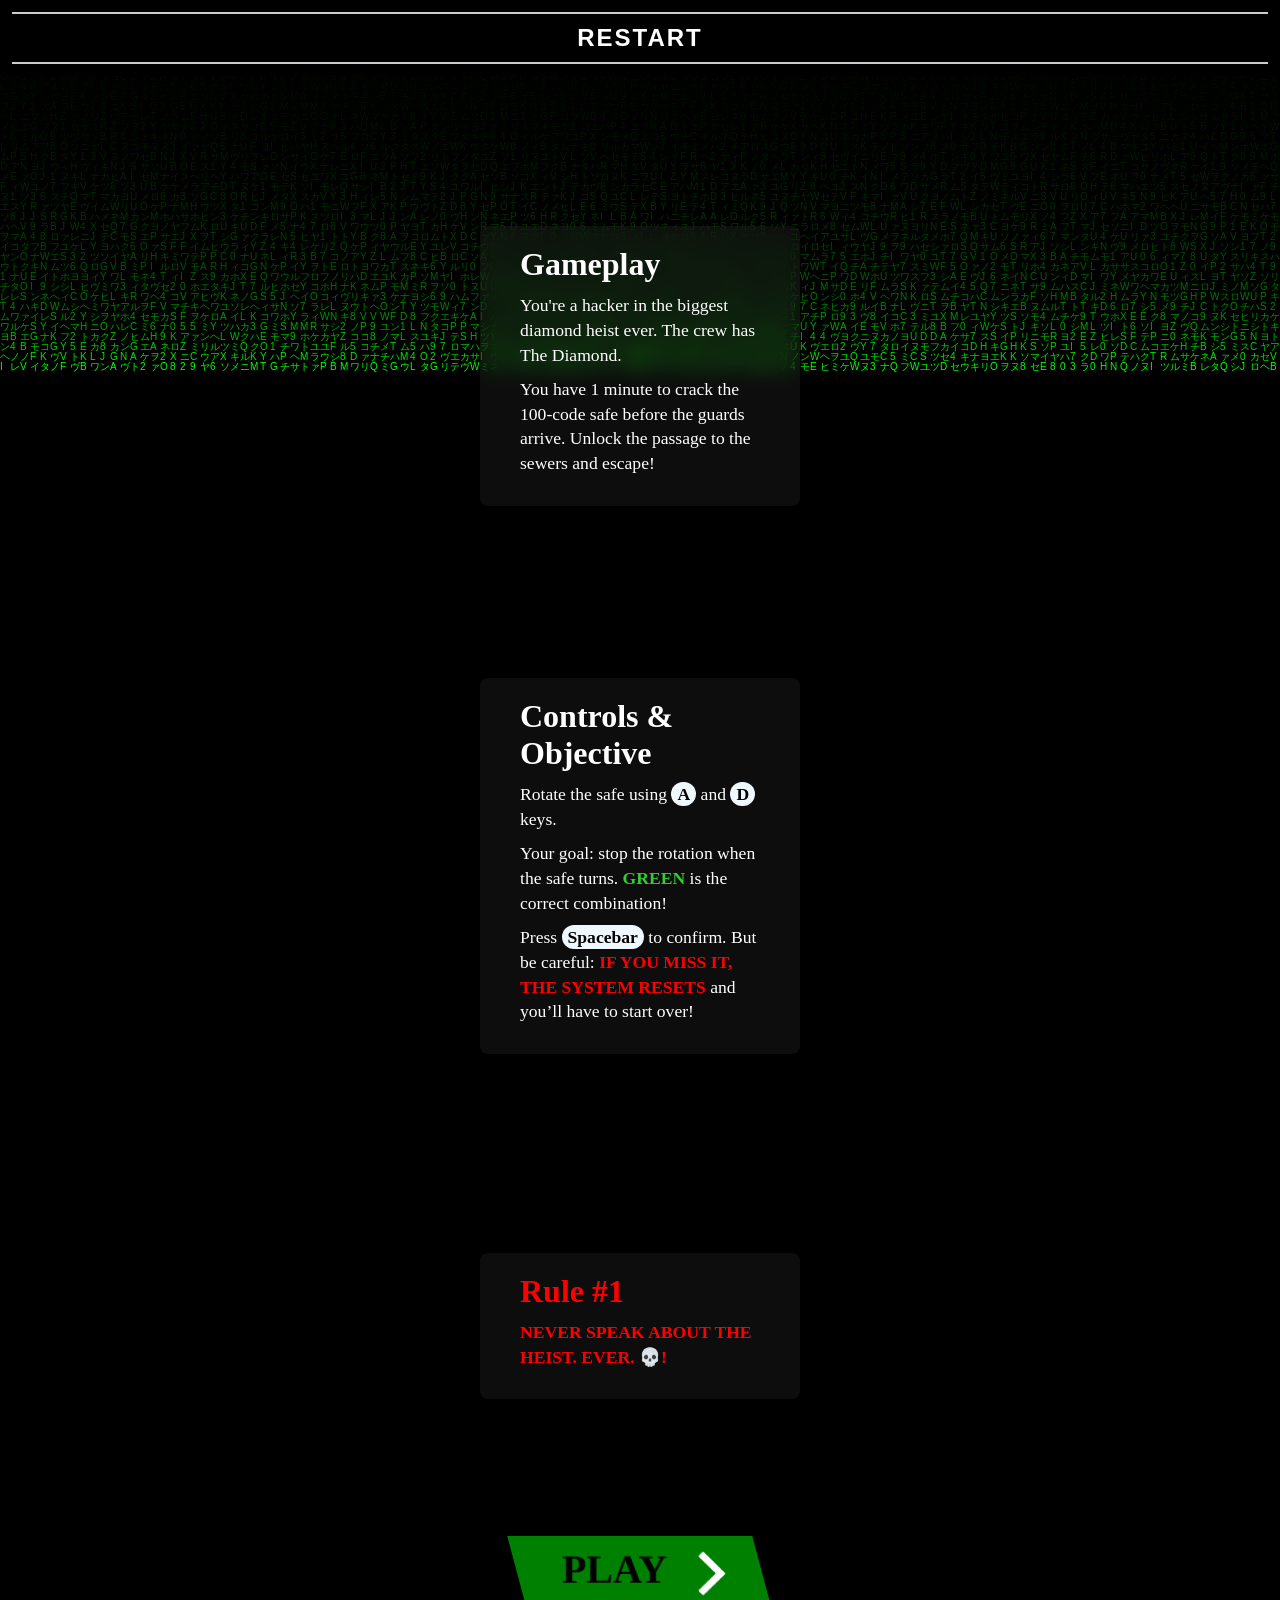
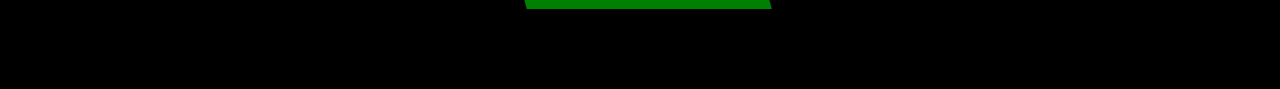
==== index.html @ 1e7f2e83 "Update: Changed html name" ====
<!DOCTYPE html>
<html lang="en">
<head>
    <meta charset="UTF-8">
    <meta name="viewport" content="width=device-width, initial-scale=1.0">
    <!-- Vendetta favico -->  
    <link rel="icon" type="image/x-icon" href="assets/Guy_Fawkes_mask.svg">
    <link rel="stylesheet" href="css/gamestyle.css">
    <title>The Passage</title>
</head>
<body>
<!-- Matrix rainfall -->
<canvas id="matrixCanvas"></canvas>
    <header>
        <nav class="navbar">
            <a href="/game.html" class="hover-underline">Restart</a>
        </nav>
    </header>
<main>
    <!--Landing page-->
    <section>

        <!--Gameplay Card-->
        <div class="container" >
            <div class="box">
            <!-- Box animations top-button -->  
                <span style="opacity: 70%;"></span>
                <div class="content">
                    <h2>Gameplay</h2>
                        <p>
                            You're a hacker in the biggest diamond heist ever. The crew has The Diamond.
                        </p>
                        <p>
                            You have 1 minute to crack the 100-code safe before the guards arrive.
                            Unlock the passage to the sewers and escape!
                        </p>
                </div>
            </div>

            <!--Controls & Objective Card-->
            <div class="box">
            <!-- Box animations top-button -->  
                <span style="opacity: 70%; top:-40px; bottom:-60px;"></span>
                <div class="content">
                    <h2>Controls & Objective</h2>
                    <p>
                    Rotate the safe using  
                    <kbd class="key">A</kbd> and 
                    <kbd class="key">D</kbd> keys.
                    </p>
                    <p>
                    Your goal: stop the rotation when the safe turns. 
                    <strong class="green-highlight">GREEN</strong> is the correct combination!
                    </p>
                    <p>
                    Press  
                    <kbd class="key">Spacebar</kbd>  
                    to confirm. But be careful:
                    <strong class="danger">If you miss it, the system resets</strong> and you’ll have to start over!
                    </p>
                </div>
            </div>

            <!--Rule Card-->
            <div class="box" style="margin-bottom: 10px; margin-top:10px">
            <!-- Box animations top-button --> 
                <span style="opacity: 70%; bottom:80px; top:80px;"></span>
                <div class="content">
                    <h2 style="color:red">Rule #1</h2>
                        <p style="font-weight: 
                        bold; text-transform: uppercase;
                        color:red
                        ">
                        Never speak about the heist. Ever. 💀!          
                        </p>
                </div>
            </div>
               <!--PlayBtn-->
            <div class="wrapper">
                <a class="cta" style="cursor: pointer" id="playButton">
                    <span>Play</span>
                    <span>
                    <svg width="66px" height="43px" viewBox="0 0 66 43" version="1.1" xmlns="http://www.w3.org/2000/svg" xmlns:xlink="http://www.w3.org/1999/xlink">
                        <g id="arrow" stroke="none" stroke-width="1" fill="none" fill-rule="evenodd">
                        <path class="one" d="M40.1543933,3.89485454 L43.9763149,0.139296592 C44.1708311,-0.0518420739 44.4826329,-0.0518571125 44.6771675,0.139262789 L65.6916134,20.7848311 C66.0855801,21.1718824 66.0911863,21.8050225 65.704135,22.1989893 C65.7000188,22.2031791 65.6958657,22.2073326 65.6916762,22.2114492 L44.677098,42.8607841 C44.4825957,43.0519059 44.1708242,43.0519358 43.9762853,42.8608513 L40.1545186,39.1069479 C39.9575152,38.9134427 39.9546793,38.5968729 40.1481845,38.3998695 C40.1502893,38.3977268 40.1524132,38.395603 40.1545562,38.3934985 L56.9937789,21.8567812 C57.1908028,21.6632968 57.193672,21.3467273 57.0001876,21.1497035 C56.9980647,21.1475418 56.9959223,21.1453995 56.9937605,21.1432767 L40.1545208,4.60825197 C39.9574869,4.41477773 39.9546013,4.09820839 40.1480756,3.90117456 C40.1501626,3.89904911 40.1522686,3.89694235 40.1543933,3.89485454 Z" fill="#FFFFFF"></path>
                        <path class="two" d="M20.1543933,3.89485454 L23.9763149,0.139296592 C24.1708311,-0.0518420739 24.4826329,-0.0518571125 24.6771675,0.139262789 L45.6916134,20.7848311 C46.0855801,21.1718824 46.0911863,21.8050225 45.704135,22.1989893 C45.7000188,22.2031791 45.6958657,22.2073326 45.6916762,22.2114492 L24.677098,42.8607841 C24.4825957,43.0519059 24.1708242,43.0519358 23.9762853,42.8608513 L20.1545186,39.1069479 C19.9575152,38.9134427 19.9546793,38.5968729 20.1481845,38.3998695 C20.1502893,38.3977268 20.1524132,38.395603 20.1545562,38.3934985 L36.9937789,21.8567812 C37.1908028,21.6632968 37.193672,21.3467273 37.0001876,21.1497035 C36.9980647,21.1475418 36.9959223,21.1453995 36.9937605,21.1432767 L20.1545208,4.60825197 C19.9574869,4.41477773 19.9546013,4.09820839 20.1480756,3.90117456 C20.1501626,3.89904911 20.1522686,3.89694235 20.1543933,3.89485454 Z" fill="#FFFFFF"></path>
                        <path class="three" d="M0.154393339,3.89485454 L3.97631488,0.139296592 C4.17083111,-0.0518420739 4.48263286,-0.0518571125 4.67716753,0.139262789 L25.6916134,20.7848311 C26.0855801,21.1718824 26.0911863,21.8050225 25.704135,22.1989893 C25.7000188,22.2031791 25.6958657,22.2073326 25.6916762,22.2114492 L4.67709797,42.8607841 C4.48259567,43.0519059 4.17082418,43.0519358 3.97628526,42.8608513 L0.154518591,39.1069479 C-0.0424848215,38.9134427 -0.0453206733,38.5968729 0.148184538,38.3998695 C0.150289256,38.3977268 0.152413239,38.395603 0.154556228,38.3934985 L16.9937789,21.8567812 C17.1908028,21.6632968 17.193672,21.3467273 17.0001876,21.1497035 C16.9980647,21.1475418 16.9959223,21.1453995 16.9937605,21.1432767 L0.15452076,4.60825197 C-0.0425130651,4.41477773 -0.0453986756,4.09820839 0.148075568,3.90117456 C0.150162624,3.89904911 0.152268631,3.89694235 0.154393339,3.89485454 Z" fill="#FFFFFF"></path>
                        </g>
                    </svg>
                    </span> 
                </a>
            </div>     
        </div>
        <!--Count back -->
        <div class="counter">
            <p id="countBack" style="color: white"></p>
        </div>
        <!--Gameplay -->
        <div id="gamePlay" class="gamePlay">
            <div class="lock-container">
                <div class="pointer"></div>
                <div class="circle-1">
                    <div class="center-dot"></div>

                    <div class="number" data-position="0">0</div>
                    <div class="number" data-position="5">5</div>
                    <div class="number" data-position="10">10</div>
                    <div class="number" data-position="15">15</div>
                    <div class="number" data-position="20">20</div>
                    <div class="number" data-position="25">25</div>
                    <div class="number" data-position="30">30</div>
                    <div class="number" data-position="35">35</div>
                    <div class="number" data-position="40">40</div>
                    <div class="number" data-position="45">45</div>
                    <div class="number" data-position="50">50</div>
                    <div class="number" data-position="55">55</div>
                    <div class="number" data-position="60">60</div>
                    <div class="number" data-position="65">65</div>
                    <div class="number" data-position="70">70</div>
                    <div class="number" data-position="75">75</div>
                    <div class="number" data-position="80">80</div>
                    <div class="number" data-position="85">85</div>
                    <div class="number" data-position="90">90</div>
                    <div class="number" data-position="95">95</div>
                    <div class="number" data-position="100">100</div>

                    <div class="circle-2">
                    </div>
                </div>
                <!--Control buttons -->
                <div class="controls">
                    <span data-key="65" class="key">
                        <kbd>A - Left</kbd>
                     </span>
                    <span data-key="68" class="key">
                        <kbd>D - Right</kbd>
                     </span>
                     <div data-key="32" class="key">
                        <kbd>Spacebar</kbd>
                     </div>
                </div>
            </div>
        </div>
    </section>
</main>

<!--Audio for the control buttons -->
<audio data-key="65" src="sounds/green.mp3"></audio>
<audio data-key="68" src="sounds/green.mp3"></audio>
<audio data-key="32" src="sounds/spin.mp3"></audio>

<script src="server/game.js"></script>
</body>
</html>
---- css/gamestyle.css ----
*{
  margin: 0;
  padding: 0;
  box-sizing: border-box;
  font-family: consolas;
}

body {
  justify-content: center;
  align-items: center;
  height: 100vh;
  background: #000;
  margin: 0;
  min-height: 100vh;
}

#matrixCanvas{
  position: fixed;
  top: 0;
  left: 0;
  z-index: -1;
  width: 100vw;
  height: 100vh;
  display: block;
}

/************** Navbar **************/

.navbar{
    background-color: black;
    padding:12px;
    flex: auto;
    text-align: center;
}

.navbar a {
  display: block;
  font-size: 24px;
  font-family: sans-serif;
  text-decoration: none;
  color: white;
  font-weight: bold;
  text-transform: uppercase;
  border-top: 2px solid #cbcbcb;
  border-bottom: 2px solid #cbcbcb;
  padding: 10px;
  letter-spacing: 2px;
  transition: all .25s;
}

.navbar a:hover {
  letter-spacing: 15px;
  border-top: 2px solid #999999;
  border-bottom: 2px solid #999999;
}

.hover-underline {
  font-size: 2rem;
  color: #ffffff;
  position: relative;
  display: inline-block;
}

.hover-underline::after,
.hover-underline::before {
  content: '';
  position: absolute;
  width: 100%;
  height: 3px;
  background: green;
  bottom: -5px;
  left: 0;
  transform: scaleX(0);
  transform-origin: right;
  transition: transform 0.4s ease-out;
}

.hover-underline::before {
  top: -5px;
  transform-origin: left;
}

.hover-underline:hover::after,
.hover-underline:hover::before {
  transform: scaleX(1);
}

/************** Cards **************/

.container
{
  display: flex;
  flex-direction: column;
  justify-content: center;
  align-items: center;
  flex-wrap: wrap;
  padding: 40px 0;
}

.hiddenContainer{
  display: none;
  flex-direction: column;
  justify-content: center;
  align-items: center;
  flex-wrap: wrap;
  padding: 40px 0;
  transition: all;
  transform: translateY(-150rem);
}
.container .box
{
  position: relative;
  width: 320px;
  height: 400px;
  display: flex;
  justify-content: center;
  align-items: center;
  margin: 50px 30px;
  transition: 0.5s;
}

.container .box span
{
  display: block;
  position: absolute;
  top: 0;
  left: 0;
  right: 0;
  bottom: 0;
  z-index: 5;
  pointer-events: none;
}

.container .box span::before
{
  content:'';
  position: absolute;
  top: 0;
  left: 0;
  width: 0;
  height: 0;
  border-radius: 8px;
  background: rgba(255, 255, 255, 0.1);
  backdrop-filter: blur(10px);
  opacity: 0;
  transition: 0.1s;  
  animation: animate 2s ease-in-out infinite;
  box-shadow: 0 5px 15px rgba(0,0,0,0.08)
}

.container .box:hover span::before
{
  top: -50px;
  left: 50px;
  width: 100px;
  height: 100px;
  opacity: 1;
}

.container .box span::after
{
  content:'';
  position: absolute;
  bottom: 0;
  right: 0;
  width: 100%;
  height: 100%;
  border-radius: 8px;
  background: rgba(255, 255, 255, 0.1);
  backdrop-filter: blur(10px);
  opacity: 0;
  transition: 0.5s;
  animation: animate 2s ease-in-out infinite;
  box-shadow: 0 5px 15px rgba(0,0,0,0.08);
  animation-delay: -1s;
}

.container .box:hover span:after
{
  bottom: -50px;
  right: 50px;
  width: 100px;
  height: 100px;
  opacity: 1;
}

/* Span animations */

@keyframes animate
{
  0%, 100%
  {
    transform: translateY(10px);
  }
  
  50%
  {
    transform: translate(-10px);
  }
}

.container .box .content
{
  position: relative;
  left: 0;
  padding: 20px 40px;
  background: rgba(255, 255, 255, 0.05);
  backdrop-filter: blur(10px);
  box-shadow: 0 5px 15px rgba(0, 0, 0, 0.1);
  border-radius: 8px;
  z-index: 1;
  transform: 0.5s;
  color: #fff;
}

.container .box:hover .content
{
  left: -25px;
  padding: 60px 40px;
}

.container .box .content h2
{
  font-size: 2em;
  color: #fff;
  margin-bottom: 10px;
}

.container .box .content p
{
  font-size: 1.1em;
  margin-bottom: 10px;
  line-height: 1.4em;
}

/* Controls & Obj */

.key {
  background-color: aliceblue;
  color: black;
  font-weight: bold;
  padding: 2px 6px;
  border-radius: 15px;
}

.green-highlight {
  color: limegreen;
  font-weight: bold;
}

.danger {
  color: red;
  text-transform: uppercase;
  font-weight: bold;
}

/************** Play BTN **************/

.wrapper {
  display: flex;
  justify-content: center;
}

.cta {
    display: flex;
    padding: 10px 45px;
    text-decoration: none;
    font-family: 'Poppins', sans-serif;
    font-size: 40px;
    color: black;
    font-weight: bold;
    text-transform: uppercase;
    background: green;
    transition: 1s;
    box-shadow: 6px 6px 0 black;
    transform: skewX(15deg);
}

.cta:focus {
   outline: none; 
}

.cta:hover {
    transition: 0.5s;
    box-shadow: 10px 10px 0 rgb(77, 77, 77);
}

.cta span:nth-child(2) {
    transition: 0.5s;
    margin-right: 0px;
}

.cta:hover  span:nth-child(2) {
    transition: 0.5s;
    margin-right: 45px;
}

  span {
    transform: skewX(-15deg) 
  }

  span:nth-child(2) {
    width: 20px;
    margin-left: 30px;
    position: relative;
    top: 12%;
  }
  
/**************SVG****************/

path.one {
   
    transition: 0.4s;
    transform: translateX(-60%);
}

path.two {
    transition: 0.5s;
    transform: translateX(-30%);
}

.cta:hover path.three {
    animation: color_anim 1s infinite 0.2s;
}

.cta:hover path.one {
    transform: translateX(0%);
    animation: color_anim 1s infinite 0.6s;
}

.cta:hover path.two {
    transform: translateX(0%);
    animation: color_anim 1s infinite 0.4s;
}

/* SVG animations */

@keyframes color_anim {
    0% {
        fill: black;
    }
    50% {
        fill: limegreen;
    }
    100% {
        fill: black;
    }
}

/************** Counter ****************/

.counter {
  display: flex;
  padding: 20px;
  justify-content: center;
  
}

/************** Gameplay ****************/

.gamePlay{
  display: none;
}

.lock-container {
    position: relative;
    display: flex;
    justify-content: center;
    align-items: center;
  }

  .circle-1{
    position: relative;
    display: flex;
    justify-content: center;
    align-items: center;
    height: 400px;
    width: 400px;
    border: 5px solid black;
    border-radius: 50%;
    box-shadow: 
    20px 20px 60px rgba(55, 255, 0, 0.4),
    -20px -20px 60px rgba(55, 255, 0, 0.4),
    inset 5px 5px 10px rgba(0,0,0,0.5);
    background: rgba(255, 255, 255, 0.05);
    backdrop-filter: blur(10px);
    transition: transform 0.3s ease;
    transform-origin: center center;
  }

  .pointer{
    position: absolute;
    transform: rotate(180deg);   
    top:-10px;
    justify-content: center;
    width:0;
    height: 0;
    border-left: 12px solid transparent;
    border-right: 12px solid transparent;
    border-bottom: 20px solid limegreen;
    z-index: 10;
  }

  .number{
    position: absolute;
    width: 30px;
    height: 30px;
    display: flex;
    justify-content: center;
    align-items: center;
    font-size: 18px;
    font-weight: bold;
    color: white;
    background: black;
    border: 2px solid white;
    border-radius: 50%;
    box-shadow: 2px 2px 8px rgba(0,0,0,0.3);
  }

  .circle-2{
    height: 300px;
    width: 300px;
    border: 5px solid red;
    border-radius: 50%;
    display: flex;
  }

  .center-dot{
    position: absolute;
    width: 30px;
    height: 30px;
    display: flex;
    justify-content: center;
    align-items: center;
    font-size: 18px;
    font-weight: bold;
    color: #333;
    background: #fff;
    border: 2px solid #333;
    border-radius: 50%;
    box-shadow: 2px 2px 8px rgba(0,0,0,0.3);
  }

 .controls {
  position: absolute;
  bottom: -80px;
  left: 50%;
  transform: translateX(-50%);
  text-align: center;
  color: white;
  font-size: 14px;
  margin:5px;
  }

.controls div {
    margin: 5px 0;
}
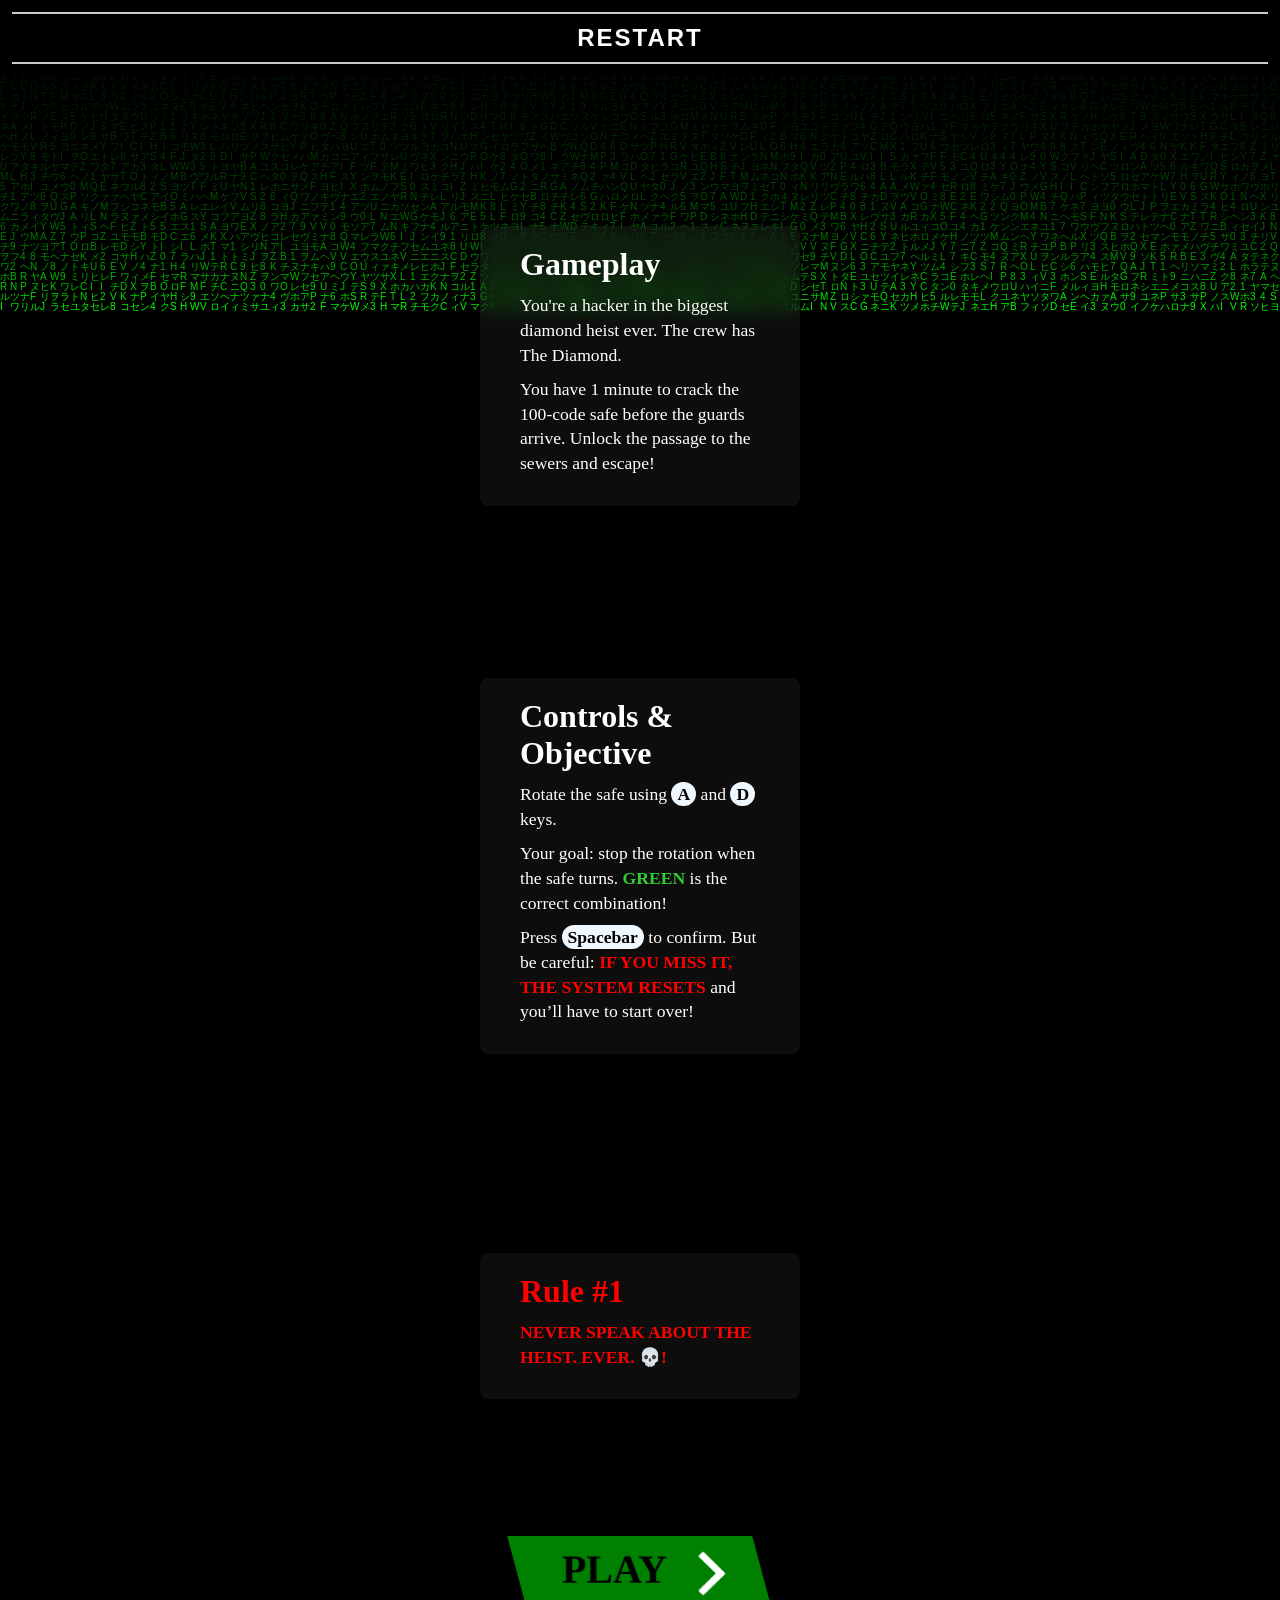
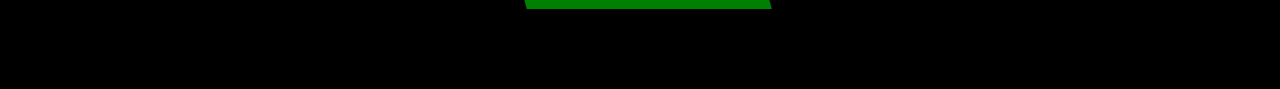
==== commit e08917c0: "Update before refactor" ====
--- a/index.html
+++ b/index.html
@@ -13,7 +13,7 @@
 <canvas id="matrixCanvas"></canvas>
     <header>
         <nav class="navbar">
-            <a href="/game.html" class="hover-underline">Restart</a>
+            <a href="/" class="hover-underline">Restart</a>
         </nav>
     </header>
 <main>
@@ -141,6 +141,14 @@
                 </div>
             </div>
         </div>
+        <div class="win" id="win" style="display: none;">
+            <div>
+                You win!
+                <span>
+                    <a href="/">OK</a>
+                </span>
+            </div>
+        </div>
     </section>
 </main>
 
--- a/css/gamestyle.css
+++ b/css/gamestyle.css
@@ -454,4 +454,43 @@
 
 .controls div {
     margin: 5px 0;
+}
+
+.win {
+  /*Display change to FLEX*/
+  position: fixed;
+  color: white;
+  justify-content: center;
+  top:0;
+  left:0;
+  width: 100vw;
+  height: 100vh;
+  align-items: center;
+  z-index: 9999;
+  backdrop-filter: blur(8px);
+  background-color: rgba(0,0,0, 0.4);
+}
+
+.win div {
+  background: black;
+  padding: 2rem 3rem;
+  border-radius: 12px;
+  font-size: 1.5rem;
+  text-align: center;
+  box-shadow: 0 0 20px rgba(0,0,0,0.3);
+}
+
+.win a {
+  display: inline-block;
+  margin-top: 1rem;
+  padding: 0.5rem 1.5rem;
+  background-color: green;
+  color:black;
+  text-decoration: none;
+  border-radius: 6px;
+  font-weight: bold;
+  transition: bakground-color 0.3s ease;
+}
+.win a:hover {
+  background-color: rgb(0, 94, 0);
 }
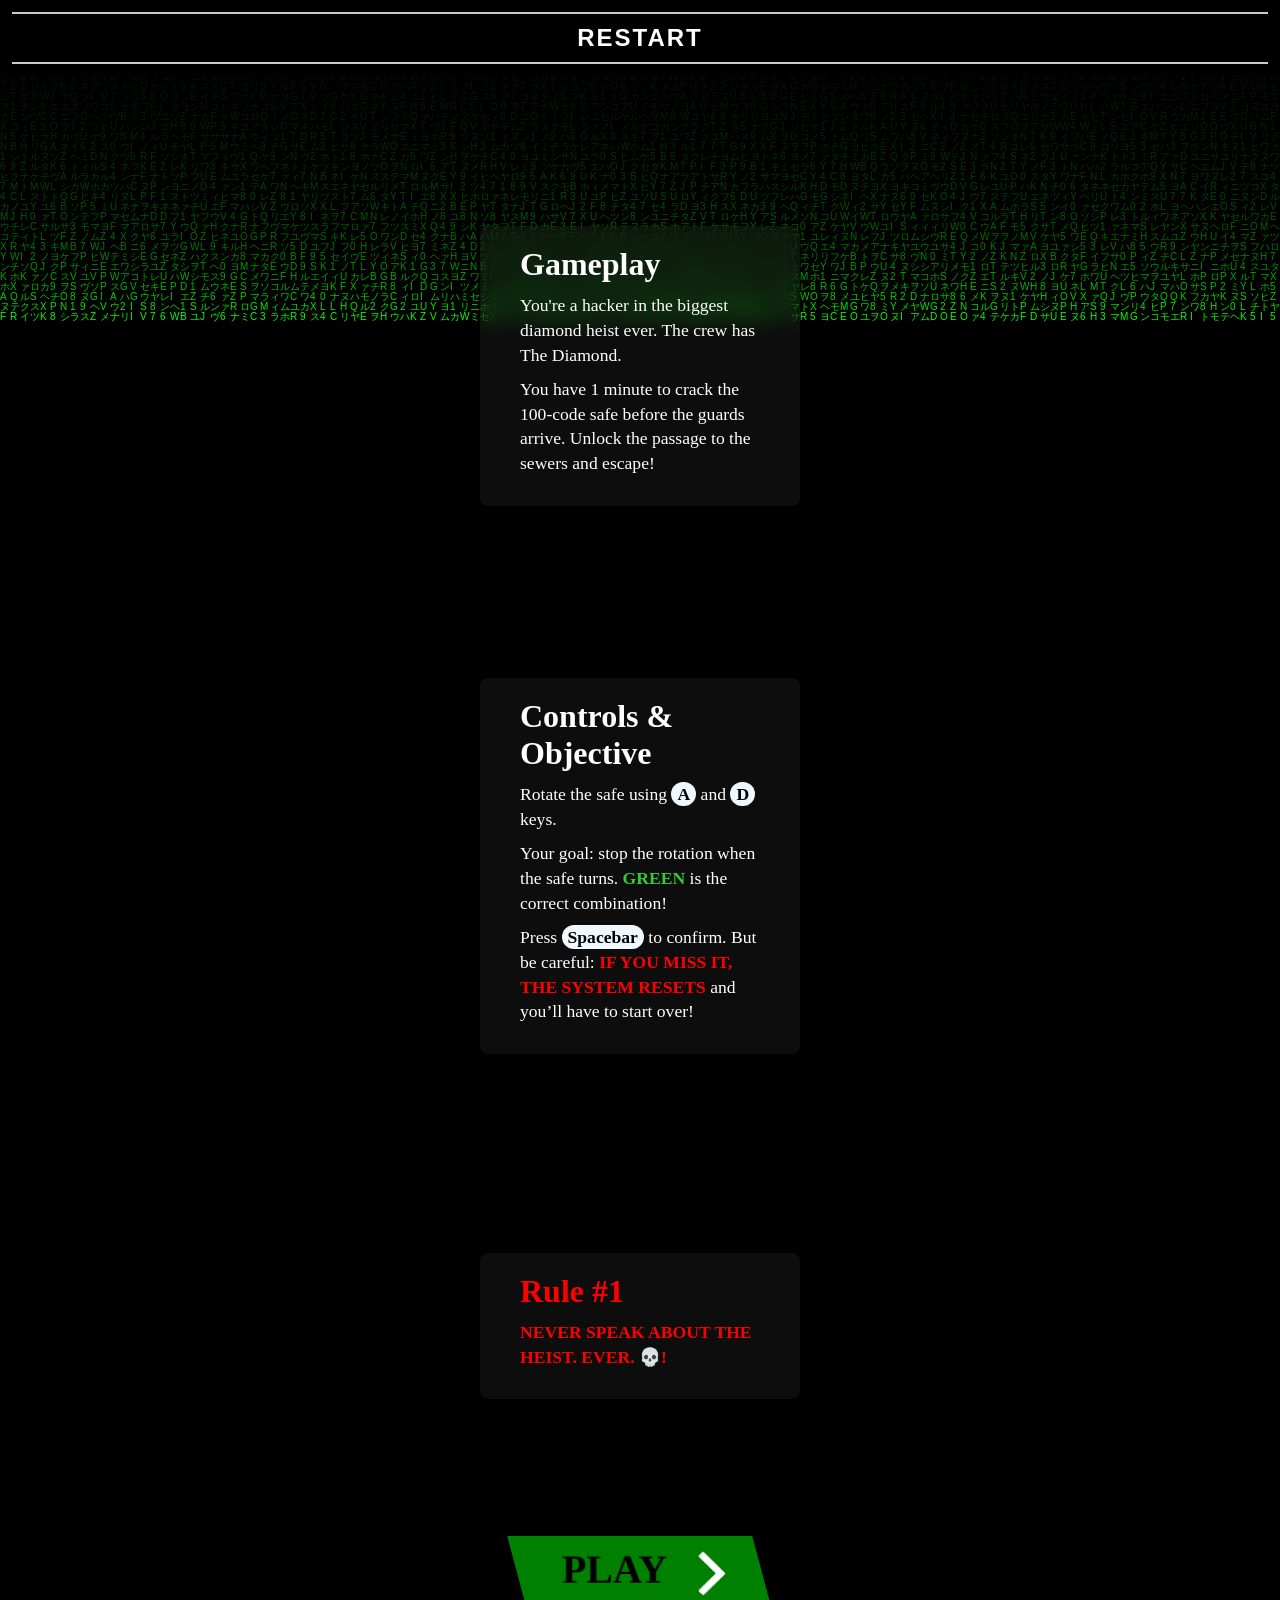
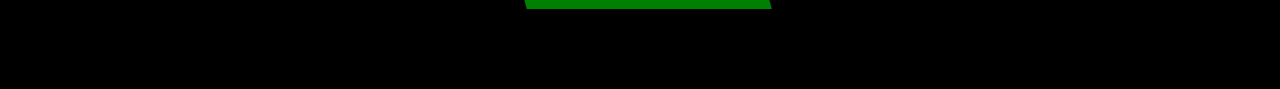
==== commit 7b6a40d1: "refactored" ====
--- a/index.html
+++ b/index.html
@@ -93,10 +93,10 @@
         </div>
         <!--Count back -->
         <div class="counter">
-            <p id="countBack" style="color: white"></p>
+            <p id="countback" style="color: white"></p>
         </div>
         <!--Gameplay -->
-        <div id="gamePlay" class="gamePlay">
+        <div class="gameplay" style="display: none;">
             <div class="lock-container">
                 <div class="pointer"></div>
                 <div class="circle-1">
--- a/css/gamestyle.css
+++ b/css/gamestyle.css
@@ -358,9 +358,6 @@
 
 /************** Gameplay ****************/
 
-.gamePlay{
-  display: none;
-}
 
 .lock-container {
     position: relative;
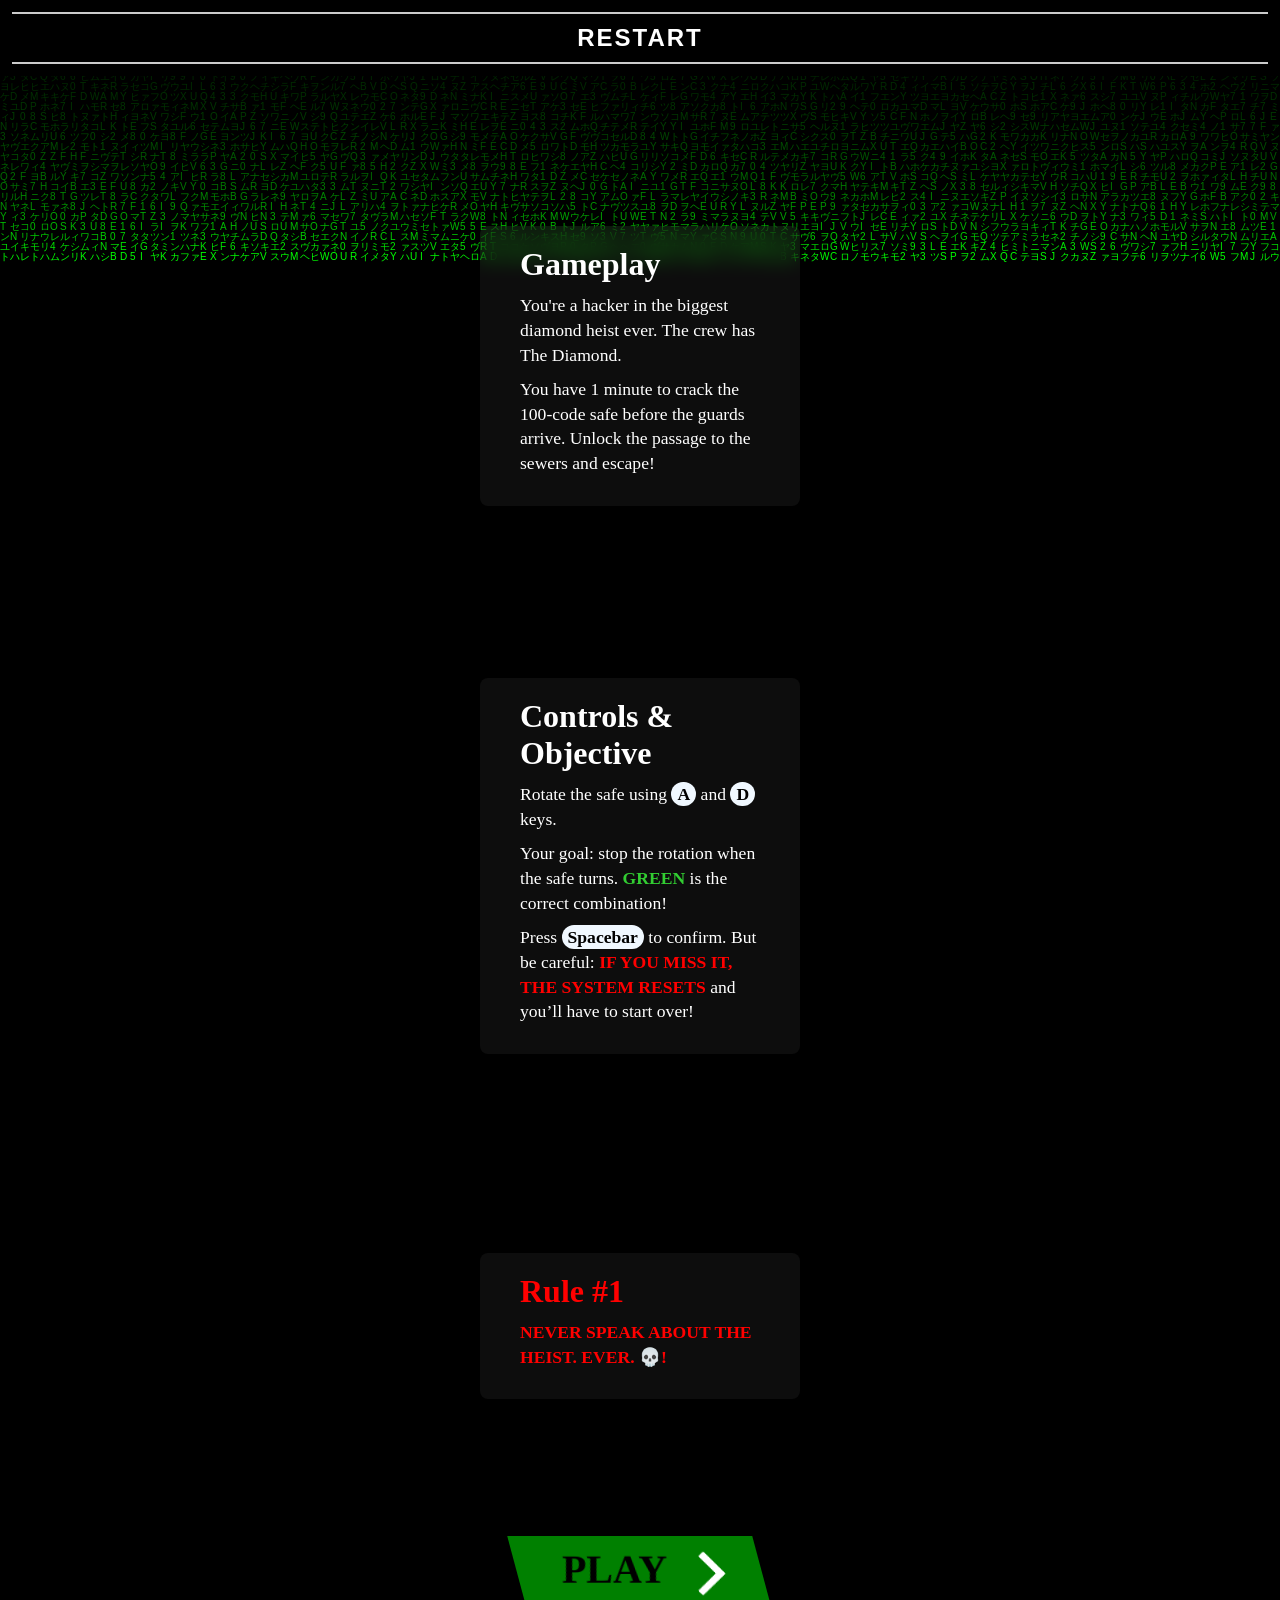
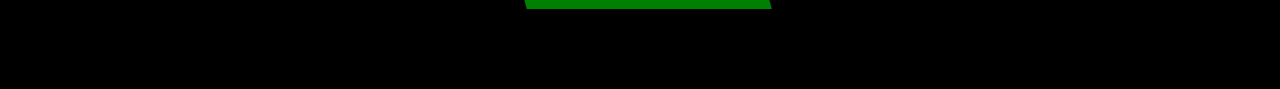
==== commit 6880ab26: "Update timer, added php backend but and sqlite... but it not working yet" ====
--- a/index.html
+++ b/index.html
@@ -19,6 +19,15 @@
 <main>
     <!--Landing page-->
     <section>
+
+<!--    <div class="userinput">
+            <form action="/server/index.php" method="POST">
+            <label for="username">Enter you username</label>
+            Username: <input type="text" name="username"><br>
+           
+            <input type="submit">
+            </form>
+        </div> -->
 
         <!--Gameplay Card-->
         <div class="container" >
@@ -94,6 +103,7 @@
         <!--Count back -->
         <div class="counter">
             <p id="countback" style="color: white"></p>
+            <p id="timer" style="color: white;"></p>
         </div>
         <!--Gameplay -->
         <div class="gameplay" style="display: none;">
@@ -157,6 +167,6 @@
 <audio data-key="68" src="sounds/green.mp3"></audio>
 <audio data-key="32" src="sounds/spin.mp3"></audio>
 
-<script src="server/game.js"></script>
+<script src="client/game.js"></script>
 </body>
 </html>
